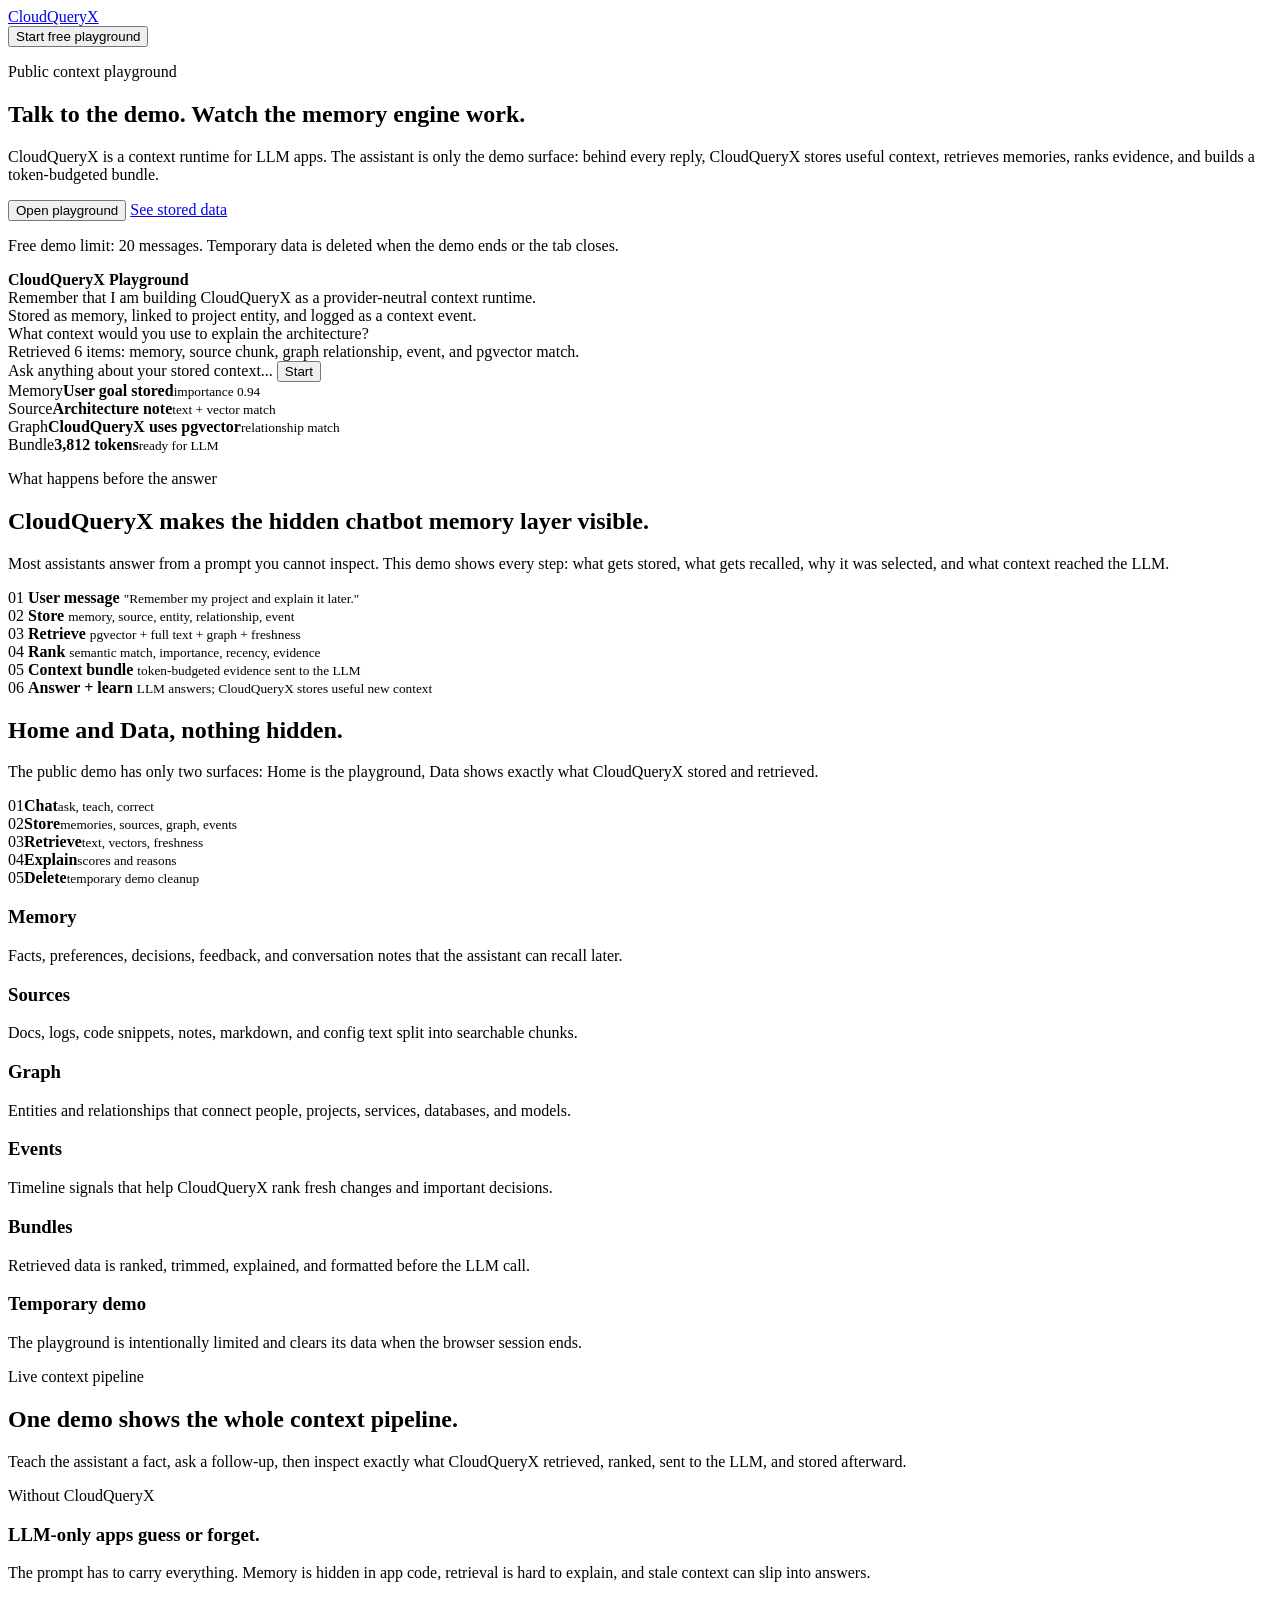
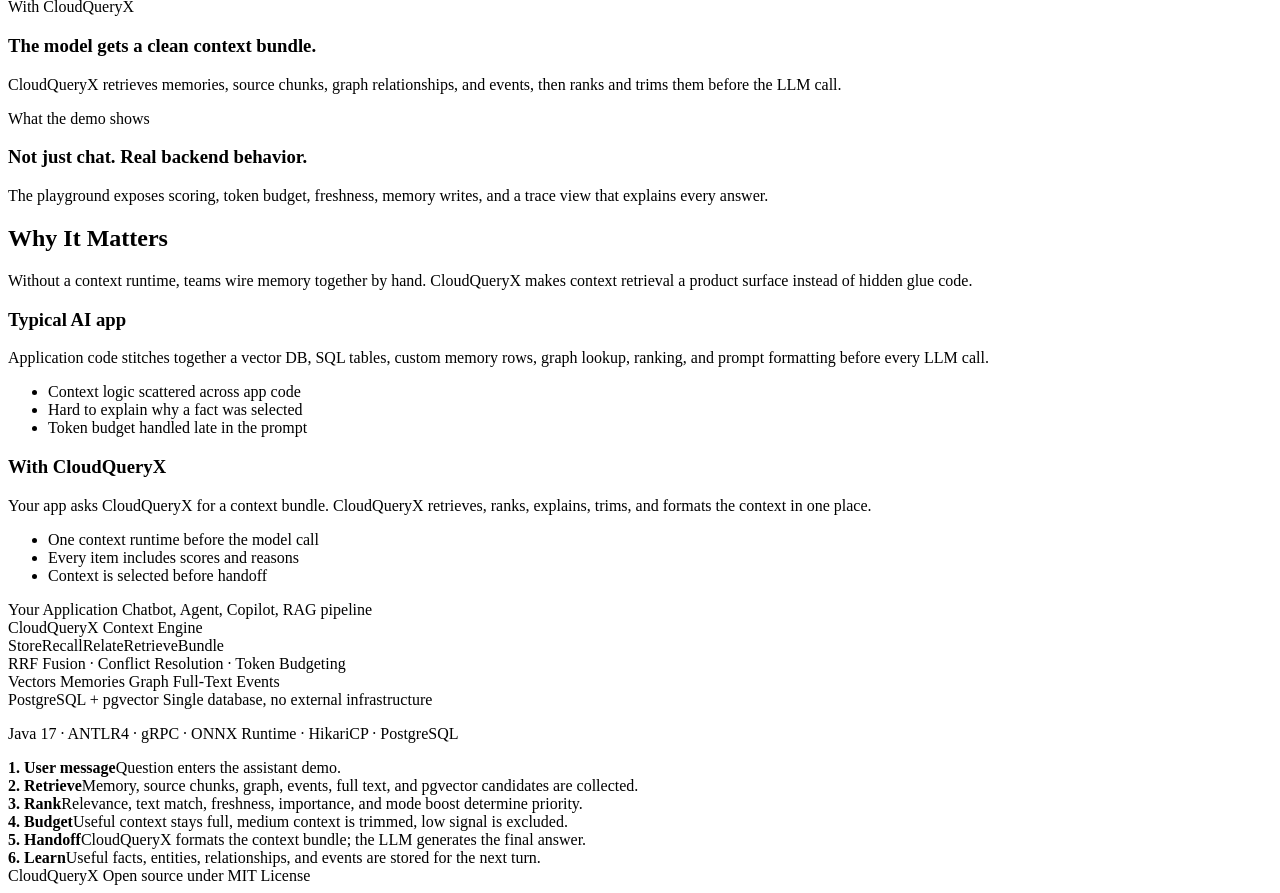
==== src/main/resources/static/index.html @ 26bfbdb0 "Remove recruiter wording from home page" ====
<!DOCTYPE html>
<html lang="en">
<head>
<meta charset="UTF-8">
<meta name="viewport" content="width=device-width, initial-scale=1.0">
<title>CloudQueryX</title>
<link rel="preconnect" href="https://fonts.googleapis.com">
<link rel="preconnect" href="https://fonts.gstatic.com" crossorigin>
<link href="https://fonts.googleapis.com/css2?family=Inter:wght@400;500;600;700&display=swap" rel="stylesheet">
<link rel="stylesheet" href="/style.css">
</head>
<body>

<div id="landing-view">
  <nav class="landing-nav">
    <div class="nav-container">
      <a href="/" class="logo-mark">CloudQueryX</a>
      <div class="nav-actions">
        <button class="btn-primary-sm" onclick="startDemo()">Start free playground</button>
      </div>
    </div>
  </nav>

  <section class="playground-hero" id="playground-preview">
    <div class="playground-copy">
      <p class="hero-tag">Public context playground</p>
      <h1>Talk to the demo. Watch the memory engine work.</h1>
      <p class="hero-desc">CloudQueryX is a context runtime for LLM apps. The assistant is only the demo surface: behind every reply, CloudQueryX stores useful context, retrieves memories, ranks evidence, and builds a token-budgeted bundle.</p>
      <div class="hero-actions">
        <button class="btn-primary" onclick="startDemo()">Open playground</button>
        <a class="btn-outline" href="#data-preview">See stored data</a>
      </div>
      <p class="hero-note">Free demo limit: 20 messages. Temporary data is deleted when the demo ends or the tab closes.</p>
    </div>

    <div class="playground-shell" aria-label="CloudQueryX playground preview">
      <div class="playground-window">
        <div class="window-top">
          <span></span><span></span><span></span>
          <strong>CloudQueryX Playground</strong>
        </div>
        <div class="preview-chat">
          <div class="preview-message user">Remember that I am building CloudQueryX as a provider-neutral context runtime.</div>
          <div class="preview-message assistant">
            Stored as memory, linked to project entity, and logged as a context event.
          </div>
          <div class="preview-message user">What context would you use to explain the architecture?</div>
          <div class="preview-message assistant">
            Retrieved 6 items: memory, source chunk, graph relationship, event, and pgvector match.
          </div>
        </div>
        <div class="preview-composer">
          <span>Ask anything about your stored context...</span>
          <button onclick="startDemo()">Start</button>
        </div>
      </div>
      <div class="context-rail">
        <div class="rail-card active"><span>Memory</span><strong>User goal stored</strong><small>importance 0.94</small></div>
        <div class="rail-card"><span>Source</span><strong>Architecture note</strong><small>text + vector match</small></div>
        <div class="rail-card"><span>Graph</span><strong>CloudQueryX uses pgvector</strong><small>relationship match</small></div>
        <div class="rail-card"><span>Bundle</span><strong>3,812 tokens</strong><small>ready for LLM</small></div>
      </div>
    </div>
  </section>

  <section class="ai-flow-section">
    <div class="section-inner">
      <div class="flow-heading">
        <p class="hero-tag light">What happens before the answer</p>
        <h2>CloudQueryX makes the hidden chatbot memory layer visible.</h2>
        <p class="section-lede">Most assistants answer from a prompt you cannot inspect. This demo shows every step: what gets stored, what gets recalled, why it was selected, and what context reached the LLM.</p>
      </div>
      <div class="ai-flow-board" aria-label="CloudQueryX assistant memory flow">
        <div class="flow-node input">
          <span>01</span>
          <strong>User message</strong>
          <small>"Remember my project and explain it later."</small>
        </div>
        <div class="flow-link"></div>
        <div class="flow-node store">
          <span>02</span>
          <strong>Store</strong>
          <small>memory, source, entity, relationship, event</small>
        </div>
        <div class="flow-link"></div>
        <div class="flow-node retrieve">
          <span>03</span>
          <strong>Retrieve</strong>
          <small>pgvector + full text + graph + freshness</small>
        </div>
        <div class="flow-link"></div>
        <div class="flow-node rank">
          <span>04</span>
          <strong>Rank</strong>
          <small>semantic match, importance, recency, evidence</small>
        </div>
        <div class="flow-link"></div>
        <div class="flow-node bundle">
          <span>05</span>
          <strong>Context bundle</strong>
          <small>token-budgeted evidence sent to the LLM</small>
        </div>
        <div class="flow-link"></div>
        <div class="flow-node answer">
          <span>06</span>
          <strong>Answer + learn</strong>
          <small>LLM answers; CloudQueryX stores useful new context</small>
        </div>
      </div>
    </div>
  </section>

  <section class="capabilities" id="data-preview">
    <div class="section-inner">
      <h2>Home and Data, nothing hidden.</h2>
      <p class="section-lede">The public demo has only two surfaces: Home is the playground, Data shows exactly what CloudQueryX stored and retrieved.</p>
      <div class="pipeline-strip">
        <div><span>01</span><strong>Chat</strong><small>ask, teach, correct</small></div>
        <div><span>02</span><strong>Store</strong><small>memories, sources, graph, events</small></div>
        <div><span>03</span><strong>Retrieve</strong><small>text, vectors, freshness</small></div>
        <div><span>04</span><strong>Explain</strong><small>scores and reasons</small></div>
        <div><span>05</span><strong>Delete</strong><small>temporary demo cleanup</small></div>
      </div>
      <div class="cap-grid">
        <div class="cap-item">
          <h3>Memory</h3>
          <p>Facts, preferences, decisions, feedback, and conversation notes that the assistant can recall later.</p>
        </div>
        <div class="cap-item">
          <h3>Sources</h3>
          <p>Docs, logs, code snippets, notes, markdown, and config text split into searchable chunks.</p>
        </div>
        <div class="cap-item">
          <h3>Graph</h3>
          <p>Entities and relationships that connect people, projects, services, databases, and models.</p>
        </div>
        <div class="cap-item">
          <h3>Events</h3>
          <p>Timeline signals that help CloudQueryX rank fresh changes and important decisions.</p>
        </div>
        <div class="cap-item">
          <h3>Bundles</h3>
          <p>Retrieved data is ranked, trimmed, explained, and formatted before the LLM call.</p>
        </div>
        <div class="cap-item">
          <h3>Temporary demo</h3>
          <p>The playground is intentionally limited and clears its data when the browser session ends.</p>
        </div>
      </div>
    </div>
  </section>

  <section class="proof-section">
    <div class="section-inner">
      <div class="proof-header">
        <p class="hero-tag light">Live context pipeline</p>
        <h2>One demo shows the whole context pipeline.</h2>
        <p class="section-lede">Teach the assistant a fact, ask a follow-up, then inspect exactly what CloudQueryX retrieved, ranked, sent to the LLM, and stored afterward.</p>
      </div>
      <div class="proof-grid">
        <div class="proof-card">
          <span>Without CloudQueryX</span>
          <h3>LLM-only apps guess or forget.</h3>
          <p>The prompt has to carry everything. Memory is hidden in app code, retrieval is hard to explain, and stale context can slip into answers.</p>
        </div>
        <div class="proof-card strong">
          <span>With CloudQueryX</span>
          <h3>The model gets a clean context bundle.</h3>
          <p>CloudQueryX retrieves memories, source chunks, graph relationships, and events, then ranks and trims them before the LLM call.</p>
        </div>
        <div class="proof-card">
          <span>What the demo shows</span>
          <h3>Not just chat. Real backend behavior.</h3>
          <p>The playground exposes scoring, token budget, freshness, memory writes, and a trace view that explains every answer.</p>
        </div>
      </div>
    </div>
  </section>

  <section class="architecture-section" id="architecture">
    <div class="section-inner">
      <h2>Why It Matters</h2>
      <p class="section-lede">Without a context runtime, teams wire memory together by hand. CloudQueryX makes context retrieval a product surface instead of hidden glue code.</p>
      <div class="compare-grid">
        <div class="compare-column">
          <h3>Typical AI app</h3>
          <p>Application code stitches together a vector DB, SQL tables, custom memory rows, graph lookup, ranking, and prompt formatting before every LLM call.</p>
          <ul>
            <li>Context logic scattered across app code</li>
            <li>Hard to explain why a fact was selected</li>
            <li>Token budget handled late in the prompt</li>
          </ul>
        </div>
        <div class="compare-column strong">
          <h3>With CloudQueryX</h3>
          <p>Your app asks CloudQueryX for a context bundle. CloudQueryX retrieves, ranks, explains, trims, and formats the context in one place.</p>
          <ul>
            <li>One context runtime before the model call</li>
            <li>Every item includes scores and reasons</li>
            <li>Context is selected before handoff</li>
          </ul>
        </div>
      </div>
      <div class="arch-flow">
        <div class="arch-step">
          <span class="arch-label">Your Application</span>
          <span class="arch-sub">Chatbot, Agent, Copilot, RAG pipeline</span>
        </div>
        <div class="arch-connector"></div>
        <div class="arch-step highlight">
          <span class="arch-label">CloudQueryX Context Engine</span>
          <div class="arch-tags">
            <span>Store</span><span>Recall</span><span>Relate</span><span>Retrieve</span><span>Bundle</span>
          </div>
          <span class="arch-sub">RRF Fusion &middot; Conflict Resolution &middot; Token Budgeting</span>
        </div>
        <div class="arch-connector"></div>
        <div class="arch-signals">
          <span>Vectors</span>
          <span>Memories</span>
          <span>Graph</span>
          <span>Full-Text</span>
          <span>Events</span>
        </div>
        <div class="arch-connector"></div>
        <div class="arch-step">
          <span class="arch-label">PostgreSQL + pgvector</span>
          <span class="arch-sub">Single database, no external infrastructure</span>
        </div>
      </div>
      <div class="arch-stack">
        <p>Java 17 &middot; ANTLR4 &middot; gRPC &middot; ONNX Runtime &middot; HikariCP &middot; PostgreSQL</p>
      </div>
      <div class="runtime-layers">
        <div><strong>1. User message</strong><span>Question enters the assistant demo.</span></div>
        <div><strong>2. Retrieve</strong><span>Memory, source chunks, graph, events, full text, and pgvector candidates are collected.</span></div>
        <div><strong>3. Rank</strong><span>Relevance, text match, freshness, importance, and mode boost determine priority.</span></div>
        <div><strong>4. Budget</strong><span>Useful context stays full, medium context is trimmed, low signal is excluded.</span></div>
        <div><strong>5. Handoff</strong><span>CloudQueryX formats the context bundle; the LLM generates the final answer.</span></div>
        <div><strong>6. Learn</strong><span>Useful facts, entities, relationships, and events are stored for the next turn.</span></div>
      </div>
    </div>
  </section>

  <footer class="site-footer">
    <div class="section-inner footer-row">
      <span class="logo-mark">CloudQueryX</span>
      <span class="footer-text">Open source under MIT License</span>
    </div>
  </footer>
</div>

<!-- ═══════════════════════════════════════════════════════════════
     DASHBOARD
     ═══════════════════════════════════════════════════════════════ -->
<div id="app-view" style="display:none">
  <div class="app-layout">

    <!-- Mobile header -->
    <div class="mobile-header">
      <button class="hamburger" onclick="toggleSidebar()">
        <svg width="20" height="20" viewBox="0 0 20 20" fill="none" stroke="currentColor" stroke-width="1.8"><path d="M3 5h14M3 10h14M3 15h14"/></svg>
      </button>
      <span class="logo-mark">CloudQueryX</span>
    </div>
    <div class="sidebar-overlay" id="sidebar-overlay" onclick="toggleSidebar()"></div>

    <!-- Sidebar -->
    <aside class="sidebar" id="sidebar">
      <div class="sidebar-header">
        <a class="logo-mark" href="/" onclick="event.preventDefault(); backToLanding();">CloudQueryX</a>
        <span class="sidebar-db-name" id="sidebar-db-name"></span>
      </div>

      <nav class="sidebar-nav">
        <a class="sidebar-item active" data-section="playground">
          <svg viewBox="0 0 16 16" fill="none" stroke="currentColor" stroke-width="1.5"><path d="M4 12l3-3-3-3M8 12h4"/></svg>
          Home
        </a>

        <a class="sidebar-item" data-section="explorer">
          <svg viewBox="0 0 16 16" fill="none" stroke="currentColor" stroke-width="1.5"><path d="M2 4h12M2 8h12M2 12h12"/><circle cx="5" cy="4" r="0.5" fill="currentColor"/><circle cx="5" cy="8" r="0.5" fill="currentColor"/><circle cx="5" cy="12" r="0.5" fill="currentColor"/></svg>
          Data
        </a>
      </nav>

      <div class="sidebar-footer">
        <span class="sidebar-email" id="sidebar-email"></span>
        <div class="sidebar-footer-row">
          <span id="health-dot" class="health-indicator" title="Checking...">
            <span class="dot"></span>
            <span class="health-text">Checking</span>
          </span>
          <button class="btn-text-light" onclick="endDemoAndReturn()">End demo</button>
        </div>
      </div>
    </aside>

    <!-- Content area -->
    <main class="content-area">
      <!-- No-DB state -->
      <div id="no-db-view" class="section-page">
        <div class="empty-state">
          <h2>Preparing your context database</h2>
          <p>CloudQueryX creates an isolated context database for each user.</p>
        </div>
      </div>

      <!-- Main sections -->
      <div id="db-view" style="display:none">

        <!-- ── OVERVIEW ─────────────────────────────────────── -->
        <div id="section-overview" class="section active-section">
          <div class="section-page">
            <div class="section-header">
              <h2>Context Home</h2>
              <p>What CloudQueryX has stored for this account</p>
            </div>
            <div class="overview-explainer">
              <p><strong>Simple version:</strong> CloudQueryX is the memory and context layer for an AI app. The chat page is only a demo that shows how an LLM can use retrieved context before answering.</p>
            </div>
            <div id="getting-started" class="card getting-started-card" style="display:none">
              <div class="card-head">
                <h3>Getting Started</h3>
                <button class="gs-dismiss" onclick="dismissGettingStarted()" title="Dismiss">&times;</button>
              </div>
              <div class="gs-steps" id="gs-steps"></div>
            </div>
            <div class="stats-grid" id="overview-stats"></div>
            <div class="overview-grid">
              <div class="card">
                <h3>Quick Actions</h3>
                <div class="quick-actions">
                  <div class="quick-action" onclick="showSection('playground')">
                    <svg viewBox="0 0 16 16" fill="none" stroke="currentColor" stroke-width="1.5"><path d="M4 12l3-3-3-3M8 12h4"/></svg>
                    Open Assistant Demo
                  </div>
                  <div class="quick-action" onclick="showSection('explorer')">
                    <svg viewBox="0 0 16 16" fill="none" stroke="currentColor" stroke-width="1.5"><path d="M2 4h12M2 8h12M2 12h12"/></svg>
                    Review Stored Context
                  </div>
                </div>
              </div>
              <div class="card">
                <h3>Recent Activity</h3>
                <div class="activity-feed" id="activity-feed">
                  <p class="muted">No activity yet. Start by storing some context.</p>
                </div>
              </div>
            </div>
          </div>
        </div>

        <!-- ── PLAYGROUND ───────────────────────────────────── -->
        <div id="section-playground" class="section">
          <div class="chat-layout">
            <div class="chat-main">
              <div class="demo-topbar">
                <div>
                  <strong>Temporary public demo</strong>
                  <span>Your context is stored only for this browser session and deleted when you end the demo or close the tab.</span>
                </div>
                <div class="demo-meter">
                  <span id="demo-message-count">0 / 20 messages</span>
                  <button class="btn-sm" onclick="endDemoAndReturn()">End demo</button>
                </div>
              </div>
              <div id="chat-thread" class="chat-thread">
                <div class="chat-message assistant">
                  <div class="chat-avatar">CQX</div>
                  <div class="chat-bubble">
                    <strong>Assistant demo</strong>
                    <p>Chat normally. Before each reply, CloudQueryX retrieves stored context, builds a token-budgeted bundle, sends that bundle to the LLM, then stores useful new facts automatically.</p>
                  </div>
                </div>
              </div>
              <div class="chat-examples" id="chat-examples">
                <span class="chat-example-label">Try:</span>
                <button type="button" class="chip" onclick="fillScenario('identity')">Teach identity</button>
                <button type="button" class="chip" onclick="fillScenario('preference')">Save preference</button>
                <button type="button" class="chip" onclick="fillScenario('architecture')">Explain architecture</button>
                <button type="button" class="chip" onclick="fillScenario('debug')">Debug scenario</button>
                <button type="button" class="chip" onclick="fillScenario('evidence')">Show evidence</button>
              </div>
              <div class="chat-composer">
                <textarea id="chat-input" rows="2" placeholder="Ask something or store a fact..."></textarea>
                <button class="btn-primary" onclick="sendAssistantMessage()">Send</button>
              </div>
              <div id="chat-error" class="form-result"></div>
            </div>
            <div class="chat-side" id="chat-side">
              <button class="side-toggle" onclick="toggleChatSide()" title="Toggle context panel">
                <svg width="16" height="16" viewBox="0 0 16 16" fill="none" stroke="currentColor" stroke-width="1.5"><path d="M10 3v10M3 3h10v10H3z"/></svg>
              </button>
              <div class="side-panel" id="chat-side-panel">
                <div class="side-section">
                  <h4>Context picked for this answer</h4>
                  <p class="side-hint">What CloudQueryX retrieved from your stored data and sent to the LLM as background for this reply.</p>
                  <div id="chat-context-summary" class="side-body"><p class="muted">No context used yet.</p></div>
                </div>
                <div class="side-section">
                  <h4>Context quality</h4>
                  <p class="side-hint">A quick score for coverage, freshness, token efficiency, and noise risk.</p>
                  <div id="chat-quality-score" class="side-body"><p class="muted">Ask a question to score the context bundle.</p></div>
                </div>
                <div class="side-section">
                  <h4>Trace debugger</h4>
                  <p class="side-hint">The infrastructure steps behind the answer.</p>
                  <div id="chat-trace-debugger" class="side-body"><p class="muted">No trace yet.</p></div>
                </div>
                <div class="side-section">
                  <h4>Live memory flow</h4>
                  <p class="side-hint">A visual version of what happened before this answer.</p>
                  <div id="chat-flow-visual" class="side-body">
                    <div class="mini-flow idle">
                      <span>Message</span><span>Retrieve</span><span>Rank</span><span>Bundle</span><span>Answer</span><span>Store</span><span>Learn</span>
                    </div>
                  </div>
                </div>
                <div class="side-section">
                  <h4>Memory written after this turn</h4>
                  <p class="side-hint">New facts, entities, relationships, or events the model picked out of this conversation and saved automatically.</p>
                  <div id="chat-memory-suggestions" class="side-body"><p class="muted">Context will be stored automatically after each response.</p></div>
                </div>
                <div class="side-section">
                  <h4>Memory lifecycle</h4>
                  <p class="side-hint">How context moves through the system over time.</p>
                  <div class="lifecycle-list">
                    <span>Created</span><span>Retrieved</span><span>Reinforced</span><span>Corrected</span><span>Forgotten</span>
                  </div>
                </div>
              </div>
            </div>
          </div>
        </div>

        <!-- ── DATA EXPLORER ────────────────────────────────── -->
        <div id="section-explorer" class="section">
          <div class="section-page">
            <div class="section-header">
              <h2>Stored Context</h2>
              <p>Review what the assistant and APIs have saved</p>
            </div>
            <div class="subtab-bar" id="explorer-tabs">
              <button class="subtab active" data-subtab="memories">Memories</button>
              <button class="subtab" data-subtab="sources">Sources</button>
              <button class="subtab" data-subtab="entities">Entities</button>
              <button class="subtab" data-subtab="relationships">Relationships</button>
              <button class="subtab" data-subtab="events">Events</button>
              <button class="subtab" data-subtab="vectors">Vectors</button>
            </div>
            <div class="explorer-tab-desc" id="explorer-tab-desc"></div>

            <!-- Memories -->
            <div id="explorer-memories" class="explorer-panel active">
              <div class="data-table-toolbar">
                <input type="text" placeholder="Search memories..." id="memory-search" onkeyup="filterMemoryTable()">
                <select id="memory-type-filter" onchange="filterMemoryTable()">
                  <option value="">All Types</option>
                  <option value="FACT">Fact</option>
                  <option value="PREFERENCE">Preference</option>
                  <option value="DECISION">Decision</option>
                  <option value="CONVERSATION">Conversation</option>
                  <option value="FEEDBACK">Feedback</option>
                  <option value="WORKING">Working</option>
                  <option value="SEMANTIC">Semantic</option>
                  <option value="EPISODIC">Episodic</option>
                  <option value="PROCEDURAL">Procedural</option>
                </select>
                <span class="spacer"></span>
                <button class="btn-primary-sm" onclick="showAddMemoryModal()">+ Add Memory</button>
              </div>
              <div id="memory-table-container"></div>
            </div>

            <!-- Sources -->
            <div id="explorer-sources" class="explorer-panel">
              <div class="data-table-toolbar">
                <input type="text" placeholder="Search sources..." id="source-search">
                <span class="spacer"></span>
                <button class="btn-primary-sm" onclick="showAddSourceModal()">+ Add Source</button>
              </div>
              <div id="source-table-container"></div>
            </div>

            <!-- Entities -->
            <div id="explorer-entities" class="explorer-panel">
              <div class="data-table-toolbar">
                <input type="text" placeholder="Search entities..." id="entity-search">
                <span class="spacer"></span>
                <button class="btn-primary-sm" onclick="showAddEntityModal()">+ Add Entity</button>
              </div>
              <div id="entity-table-container"></div>
            </div>

            <!-- Relationships -->
            <div id="explorer-relationships" class="explorer-panel">
              <div class="data-table-toolbar">
                <input type="text" placeholder="Search relationships..." id="rel-search">
                <span class="spacer"></span>
                <button class="btn-primary-sm" onclick="showAddRelationshipModal()">+ Add Relationship</button>
              </div>
              <div id="relationship-table-container"></div>
            </div>

            <!-- Events -->
            <div id="explorer-events" class="explorer-panel">
              <div class="data-table-toolbar">
                <input type="text" placeholder="Search events..." id="event-search">
                <span class="spacer"></span>
                <button class="btn-primary-sm" onclick="showAddEventModal()">+ Log Event</button>
              </div>
              <div id="event-table-container"></div>
            </div>

            <!-- Vectors -->
            <div id="explorer-vectors" class="explorer-panel">
              <div class="card" style="max-width:560px">
                <h3>Vector Search</h3>
                <p class="muted" style="margin-bottom:12px">Vectors are accessed via semantic search. Enter a query to find similar vectors.</p>
                <label>Search Query</label>
                <textarea id="vector-search-query" rows="2" placeholder="Enter a text query..."></textarea>
                <div class="form-row">
                  <div>
                    <label>Top K</label>
                    <input type="number" id="vector-topk" min="1" max="50" value="10">
                  </div>
                  <div>
                    <label>Namespace</label>
                    <input type="text" id="vector-namespace" value="default">
                  </div>
                </div>
                <button class="btn-primary full" onclick="searchVectors()">Search Vectors</button>
              </div>
              <div id="vector-results" style="margin-top:16px"></div>
            </div>
          </div>
        </div>

        <!-- ── KNOWLEDGE GRAPH ──────────────────────────────── -->
        <div id="section-graph" class="section">
          <div class="section-page">
            <div class="section-header-row">
              <div>
                <h2>Context Graph</h2>
                <p class="muted">People, projects, services, and relationships CloudQueryX can retrieve</p>
              </div>
              <div class="graph-toolbar">
                <button class="btn-primary-sm" onclick="showAddEntityModal()">+ Entity</button>
                <button class="btn-sm" onclick="showAddRelationshipModal()">+ Relationship</button>
                <button class="btn-sm" onclick="loadGraphData()">Refresh</button>
              </div>
            </div>
            <div class="graph-legend" id="graph-legend"></div>
            <div class="graph-wrapper">
              <div class="graph-container">
                <canvas id="graph-canvas" width="900" height="500"></canvas>
              </div>
              <div class="graph-detail-panel" id="graph-detail">
                <button class="graph-detail-close" onclick="closeGraphDetail()">&times;</button>
                <div id="graph-detail-content"></div>
              </div>
            </div>
          </div>
        </div>

      </div><!-- /db-view -->
    </main>
  </div><!-- /app-layout -->
</div>

<!-- ═══════════════════════════════════════════════════════════════
     ACTION MODAL (reusable)
     ═══════════════════════════════════════════════════════════════ -->
<div id="action-modal" class="modal-overlay" style="display:none">
  <div class="modal-card" id="action-modal-content"></div>
</div>

<!-- Toast container -->
<div id="toast-container" class="toast-container"></div>

<script src="/app.js"></script>
</body>
</html>
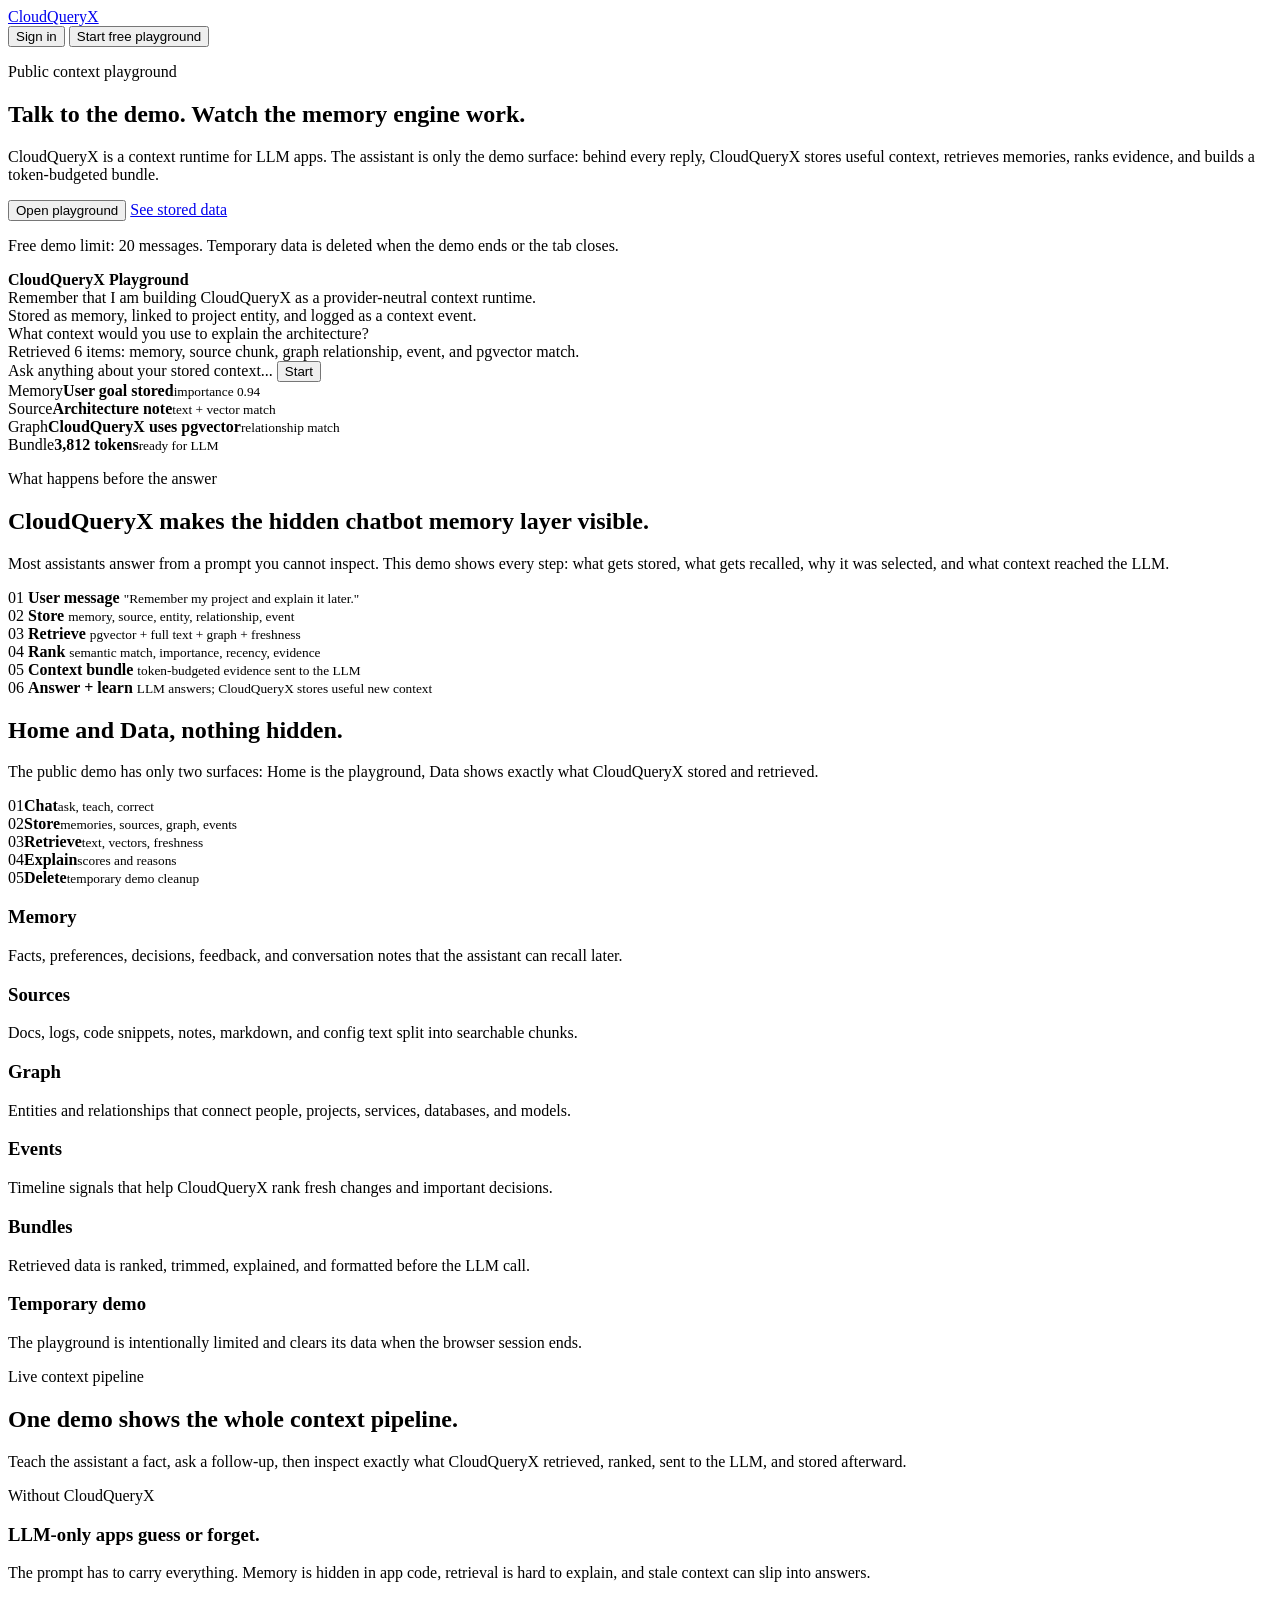
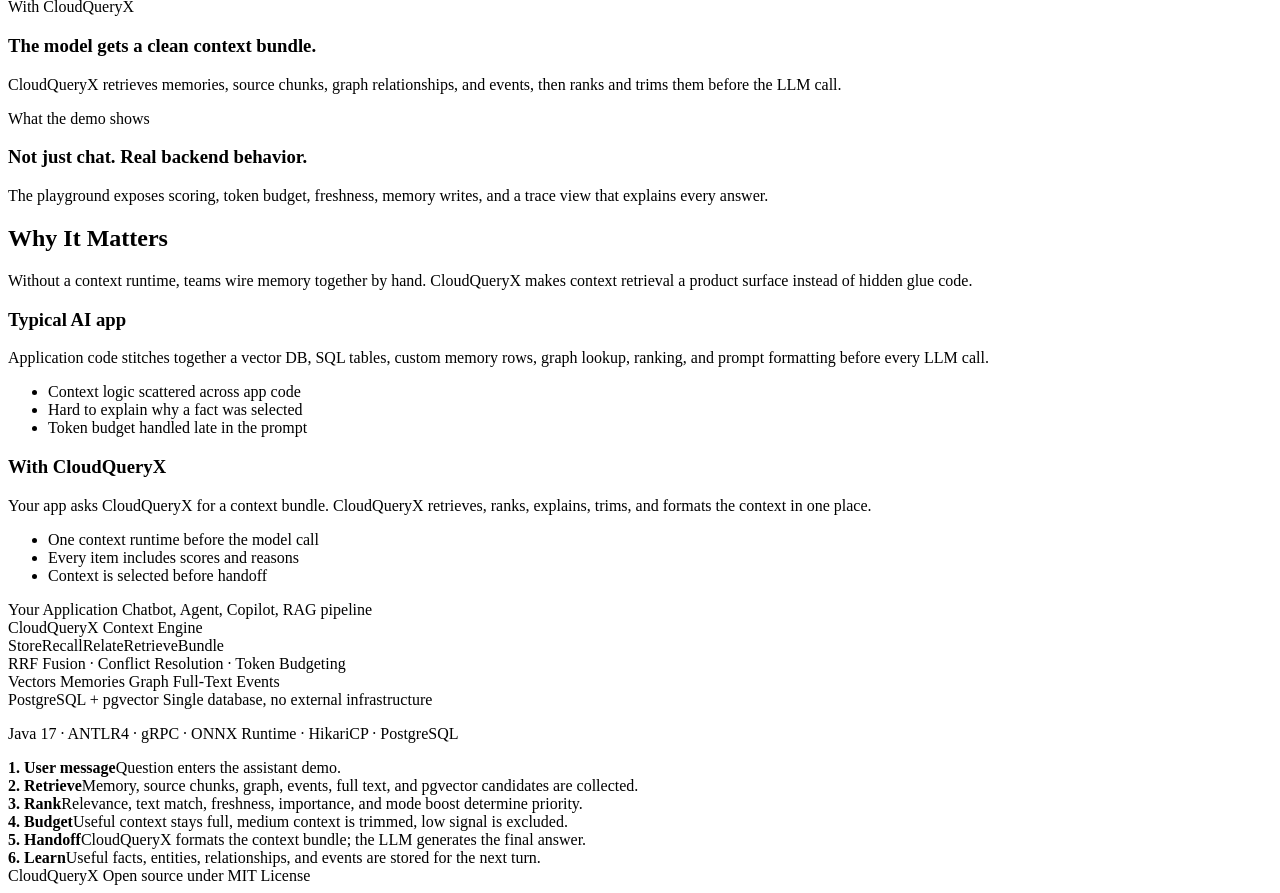
==== commit a956d11b: "Add cloud coding assistant foundation" ====
--- a/src/main/resources/static/index.html
+++ b/src/main/resources/static/index.html
@@ -16,6 +16,7 @@
     <div class="nav-container">
       <a href="/" class="logo-mark">CloudQueryX</a>
       <div class="nav-actions">
+        <button class="btn-text" onclick="showAuth('login')">Sign in</button>
         <button class="btn-primary-sm" onclick="startDemo()">Start free playground</button>
       </div>
     </div>
@@ -278,6 +279,11 @@
           Home
         </a>
 
+        <a class="sidebar-item" data-section="code">
+          <svg viewBox="0 0 16 16" fill="none" stroke="currentColor" stroke-width="1.5"><path d="M5.5 4L2 8l3.5 4M10.5 4L14 8l-3.5 4"/></svg>
+          Code
+        </a>
+
         <a class="sidebar-item" data-section="explorer">
           <svg viewBox="0 0 16 16" fill="none" stroke="currentColor" stroke-width="1.5"><path d="M2 4h12M2 8h12M2 12h12"/><circle cx="5" cy="4" r="0.5" fill="currentColor"/><circle cx="5" cy="8" r="0.5" fill="currentColor"/><circle cx="5" cy="12" r="0.5" fill="currentColor"/></svg>
           Data
@@ -429,6 +435,51 @@
                     <span>Created</span><span>Retrieved</span><span>Reinforced</span><span>Corrected</span><span>Forgotten</span>
                   </div>
                 </div>
+              </div>
+            </div>
+          </div>
+        </div>
+
+        <!-- ── CODE WORKSPACE ───────────────────────────────── -->
+        <div id="section-code" class="section">
+          <div class="section-page code-page">
+            <div class="section-header-row">
+              <div>
+                <h2>Cloud Coding Assistant</h2>
+                <p>Upload project files, let CloudQueryX index the code, then ask coding questions with visible context.</p>
+              </div>
+              <button class="btn-sm" onclick="showToast('GitHub connect, commit, and push are the next production slice.', 'info')">GitHub coming next</button>
+            </div>
+
+            <div class="code-workspace">
+              <div class="code-panel">
+                <h3>Project</h3>
+                <p class="muted">Create a cloud project. Files are stored in S3 when configured and indexed as CloudQueryX sources.</p>
+                <label>Project name</label>
+                <input type="text" id="code-project-name" placeholder="cloudqueryx-web">
+                <label>Description</label>
+                <input type="text" id="code-project-desc" placeholder="What this codebase does">
+                <button class="btn-primary full" onclick="createCodeProject()">Create project</button>
+                <div id="code-project-list" class="code-list muted">No project loaded yet.</div>
+              </div>
+
+              <div class="code-panel code-file-panel">
+                <h3>Files</h3>
+                <p class="muted">Paste a file for the MVP. Bulk folder upload and GitHub import come next.</p>
+                <label>File path</label>
+                <input type="text" id="code-file-path" placeholder="src/main/java/App.java">
+                <label>Content</label>
+                <textarea id="code-file-content" rows="12" placeholder="Paste code, config, logs, or docs..."></textarea>
+                <button class="btn-primary full" onclick="saveCodeFile()">Save and index file</button>
+                <div id="code-file-list" class="code-list muted">No files indexed yet.</div>
+              </div>
+
+              <div class="code-panel code-assistant-panel">
+                <h3>Ask the coding assistant</h3>
+                <p class="muted">CloudQueryX retrieves relevant files/chunks first, then the LLM explains the plan, risks, and verification.</p>
+                <textarea id="code-task" rows="5" placeholder="Example: Find why login fails after deployment and explain which files matter."></textarea>
+                <button class="btn-primary full" onclick="askCodeAssistant()">Ask with code context</button>
+                <div id="code-answer" class="code-answer muted">Upload files, then ask a coding question.</div>
               </div>
             </div>
           </div>
@@ -576,6 +627,34 @@
   <div class="modal-card" id="action-modal-content"></div>
 </div>
 
+<div id="auth-modal" class="modal-overlay" style="display:none">
+  <div class="modal-card auth-card">
+    <button class="modal-close" onclick="closeAuth()">&times;</button>
+    <h2 id="auth-title">Log in to CloudQueryX</h2>
+    <p id="auth-subtitle" class="muted">Access your cloud coding workspace</p>
+    <div class="auth-tabs">
+      <button id="tab-login" class="auth-tab active" onclick="switchAuthTab('login')">Login</button>
+      <button id="tab-signup" class="auth-tab" onclick="switchAuthTab('signup')">Create account</button>
+    </div>
+    <form id="login-form" onsubmit="handleLogin(event)">
+      <label>Email</label>
+      <input type="email" id="login-email" autocomplete="email" required>
+      <label>Password</label>
+      <input type="password" id="login-password" autocomplete="current-password" required>
+      <button class="btn-primary full" data-auth-button="login">Login</button>
+      <div id="login-message" class="form-result"></div>
+    </form>
+    <form id="signup-form" onsubmit="handleSignup(event)" style="display:none">
+      <label>Email</label>
+      <input type="email" id="signup-email" autocomplete="email" required>
+      <label>Password</label>
+      <input type="password" id="signup-password" autocomplete="new-password" required minlength="8">
+      <button class="btn-primary full" data-auth-button="signup">Create account</button>
+      <div id="signup-message" class="form-result"></div>
+    </form>
+  </div>
+</div>
+
 <!-- Toast container -->
 <div id="toast-container" class="toast-container"></div>
 
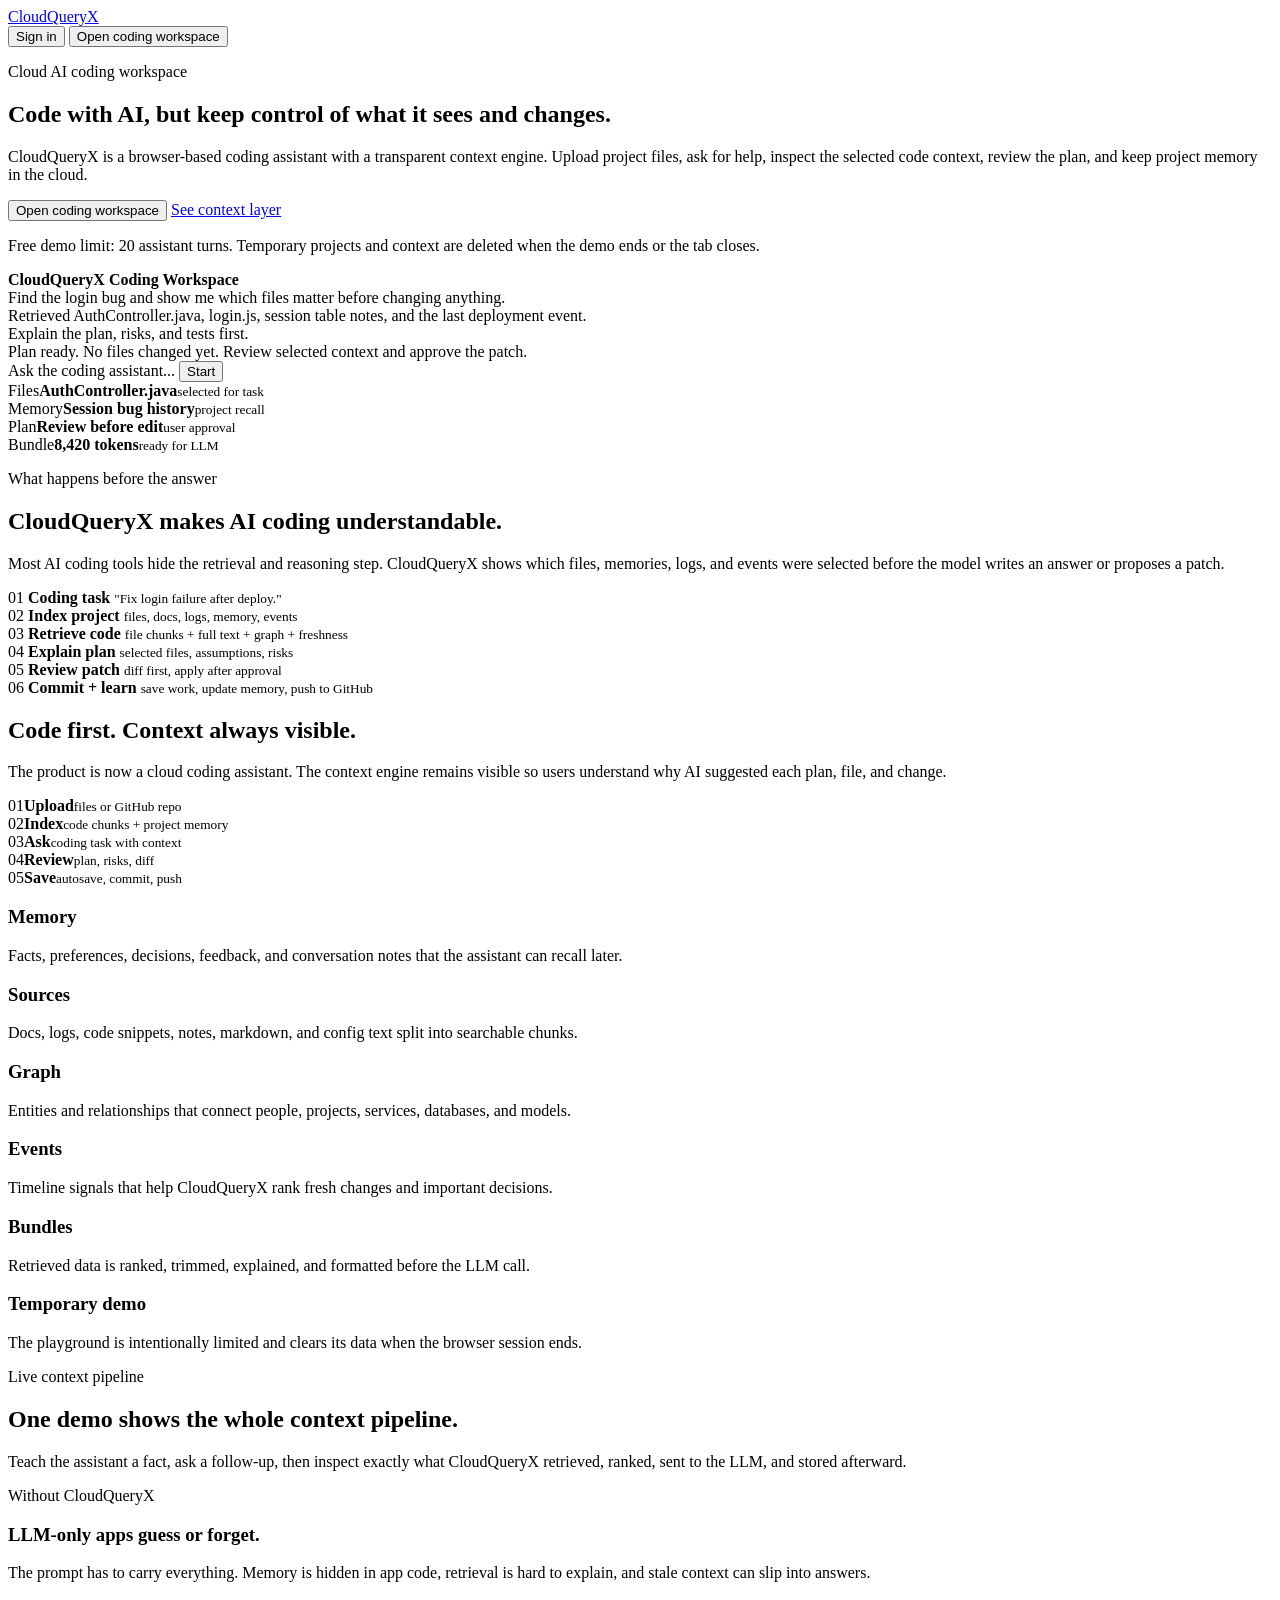
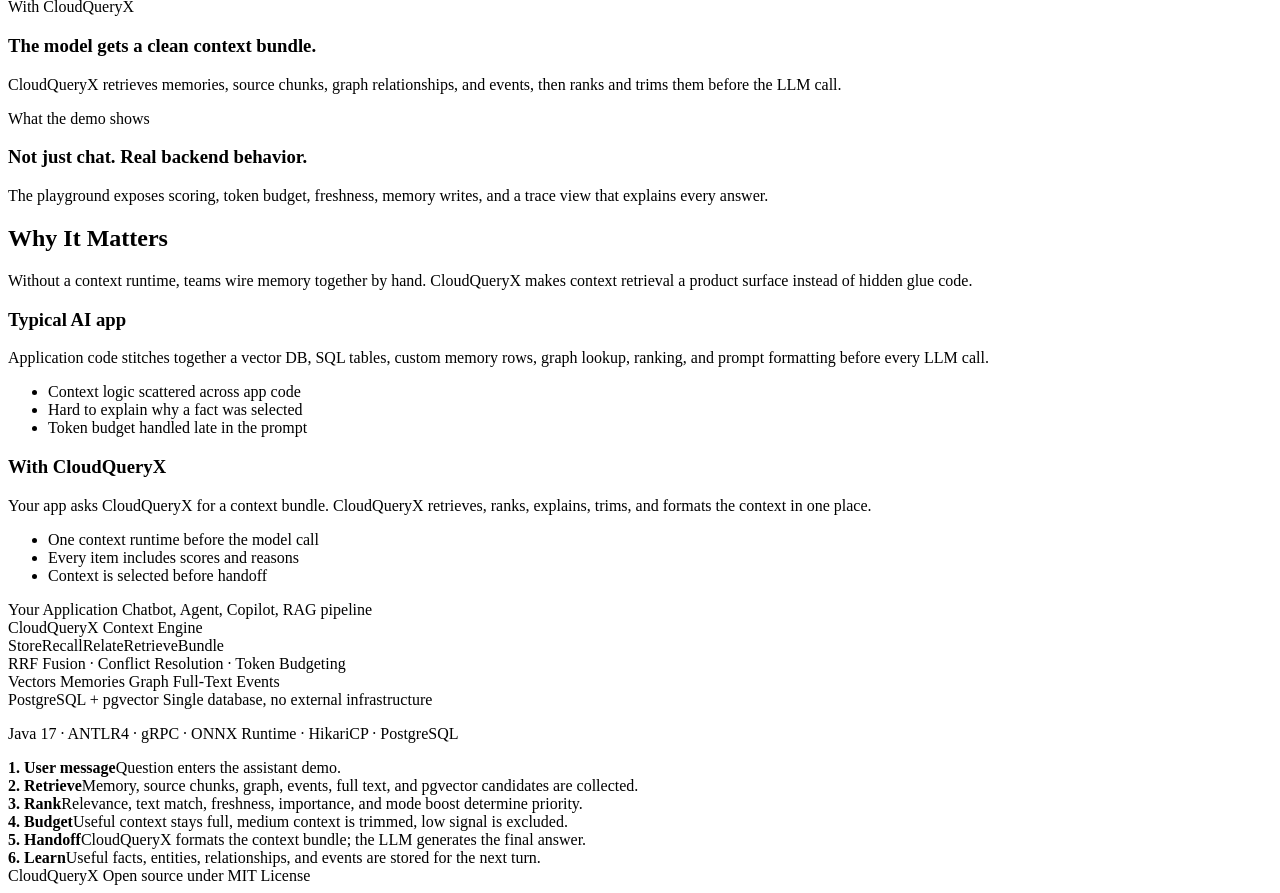
==== commit 64f9ea00: "Position CloudQueryX as coding assistant" ====
--- a/src/main/resources/static/index.html
+++ b/src/main/resources/static/index.html
@@ -17,49 +17,49 @@
       <a href="/" class="logo-mark">CloudQueryX</a>
       <div class="nav-actions">
         <button class="btn-text" onclick="showAuth('login')">Sign in</button>
-        <button class="btn-primary-sm" onclick="startDemo()">Start free playground</button>
+        <button class="btn-primary-sm" onclick="startDemo()">Open coding workspace</button>
       </div>
     </div>
   </nav>
 
   <section class="playground-hero" id="playground-preview">
     <div class="playground-copy">
-      <p class="hero-tag">Public context playground</p>
-      <h1>Talk to the demo. Watch the memory engine work.</h1>
-      <p class="hero-desc">CloudQueryX is a context runtime for LLM apps. The assistant is only the demo surface: behind every reply, CloudQueryX stores useful context, retrieves memories, ranks evidence, and builds a token-budgeted bundle.</p>
+      <p class="hero-tag">Cloud AI coding workspace</p>
+      <h1>Code with AI, but keep control of what it sees and changes.</h1>
+      <p class="hero-desc">CloudQueryX is a browser-based coding assistant with a transparent context engine. Upload project files, ask for help, inspect the selected code context, review the plan, and keep project memory in the cloud.</p>
       <div class="hero-actions">
-        <button class="btn-primary" onclick="startDemo()">Open playground</button>
-        <a class="btn-outline" href="#data-preview">See stored data</a>
-      </div>
-      <p class="hero-note">Free demo limit: 20 messages. Temporary data is deleted when the demo ends or the tab closes.</p>
+        <button class="btn-primary" onclick="startDemo()">Open coding workspace</button>
+        <a class="btn-outline" href="#data-preview">See context layer</a>
+      </div>
+      <p class="hero-note">Free demo limit: 20 assistant turns. Temporary projects and context are deleted when the demo ends or the tab closes.</p>
     </div>
 
     <div class="playground-shell" aria-label="CloudQueryX playground preview">
       <div class="playground-window">
         <div class="window-top">
           <span></span><span></span><span></span>
-          <strong>CloudQueryX Playground</strong>
+          <strong>CloudQueryX Coding Workspace</strong>
         </div>
         <div class="preview-chat">
-          <div class="preview-message user">Remember that I am building CloudQueryX as a provider-neutral context runtime.</div>
+          <div class="preview-message user">Find the login bug and show me which files matter before changing anything.</div>
           <div class="preview-message assistant">
-            Stored as memory, linked to project entity, and logged as a context event.
+            Retrieved AuthController.java, login.js, session table notes, and the last deployment event.
           </div>
-          <div class="preview-message user">What context would you use to explain the architecture?</div>
+          <div class="preview-message user">Explain the plan, risks, and tests first.</div>
           <div class="preview-message assistant">
-            Retrieved 6 items: memory, source chunk, graph relationship, event, and pgvector match.
+            Plan ready. No files changed yet. Review selected context and approve the patch.
           </div>
         </div>
         <div class="preview-composer">
-          <span>Ask anything about your stored context...</span>
+          <span>Ask the coding assistant...</span>
           <button onclick="startDemo()">Start</button>
         </div>
       </div>
       <div class="context-rail">
-        <div class="rail-card active"><span>Memory</span><strong>User goal stored</strong><small>importance 0.94</small></div>
-        <div class="rail-card"><span>Source</span><strong>Architecture note</strong><small>text + vector match</small></div>
-        <div class="rail-card"><span>Graph</span><strong>CloudQueryX uses pgvector</strong><small>relationship match</small></div>
-        <div class="rail-card"><span>Bundle</span><strong>3,812 tokens</strong><small>ready for LLM</small></div>
+        <div class="rail-card active"><span>Files</span><strong>AuthController.java</strong><small>selected for task</small></div>
+        <div class="rail-card"><span>Memory</span><strong>Session bug history</strong><small>project recall</small></div>
+        <div class="rail-card"><span>Plan</span><strong>Review before edit</strong><small>user approval</small></div>
+        <div class="rail-card"><span>Bundle</span><strong>8,420 tokens</strong><small>ready for LLM</small></div>
       </div>
     </div>
   </section>
@@ -68,44 +68,44 @@
     <div class="section-inner">
       <div class="flow-heading">
         <p class="hero-tag light">What happens before the answer</p>
-        <h2>CloudQueryX makes the hidden chatbot memory layer visible.</h2>
-        <p class="section-lede">Most assistants answer from a prompt you cannot inspect. This demo shows every step: what gets stored, what gets recalled, why it was selected, and what context reached the LLM.</p>
+        <h2>CloudQueryX makes AI coding understandable.</h2>
+        <p class="section-lede">Most AI coding tools hide the retrieval and reasoning step. CloudQueryX shows which files, memories, logs, and events were selected before the model writes an answer or proposes a patch.</p>
       </div>
       <div class="ai-flow-board" aria-label="CloudQueryX assistant memory flow">
         <div class="flow-node input">
           <span>01</span>
-          <strong>User message</strong>
-          <small>"Remember my project and explain it later."</small>
+          <strong>Coding task</strong>
+          <small>"Fix login failure after deploy."</small>
         </div>
         <div class="flow-link"></div>
         <div class="flow-node store">
           <span>02</span>
-          <strong>Store</strong>
-          <small>memory, source, entity, relationship, event</small>
+          <strong>Index project</strong>
+          <small>files, docs, logs, memory, events</small>
         </div>
         <div class="flow-link"></div>
         <div class="flow-node retrieve">
           <span>03</span>
-          <strong>Retrieve</strong>
-          <small>pgvector + full text + graph + freshness</small>
+          <strong>Retrieve code</strong>
+          <small>file chunks + full text + graph + freshness</small>
         </div>
         <div class="flow-link"></div>
         <div class="flow-node rank">
           <span>04</span>
-          <strong>Rank</strong>
-          <small>semantic match, importance, recency, evidence</small>
+          <strong>Explain plan</strong>
+          <small>selected files, assumptions, risks</small>
         </div>
         <div class="flow-link"></div>
         <div class="flow-node bundle">
           <span>05</span>
-          <strong>Context bundle</strong>
-          <small>token-budgeted evidence sent to the LLM</small>
+          <strong>Review patch</strong>
+          <small>diff first, apply after approval</small>
         </div>
         <div class="flow-link"></div>
         <div class="flow-node answer">
           <span>06</span>
-          <strong>Answer + learn</strong>
-          <small>LLM answers; CloudQueryX stores useful new context</small>
+          <strong>Commit + learn</strong>
+          <small>save work, update memory, push to GitHub</small>
         </div>
       </div>
     </div>
@@ -113,14 +113,14 @@
 
   <section class="capabilities" id="data-preview">
     <div class="section-inner">
-      <h2>Home and Data, nothing hidden.</h2>
-      <p class="section-lede">The public demo has only two surfaces: Home is the playground, Data shows exactly what CloudQueryX stored and retrieved.</p>
+      <h2>Code first. Context always visible.</h2>
+      <p class="section-lede">The product is now a cloud coding assistant. The context engine remains visible so users understand why AI suggested each plan, file, and change.</p>
       <div class="pipeline-strip">
-        <div><span>01</span><strong>Chat</strong><small>ask, teach, correct</small></div>
-        <div><span>02</span><strong>Store</strong><small>memories, sources, graph, events</small></div>
-        <div><span>03</span><strong>Retrieve</strong><small>text, vectors, freshness</small></div>
-        <div><span>04</span><strong>Explain</strong><small>scores and reasons</small></div>
-        <div><span>05</span><strong>Delete</strong><small>temporary demo cleanup</small></div>
+        <div><span>01</span><strong>Upload</strong><small>files or GitHub repo</small></div>
+        <div><span>02</span><strong>Index</strong><small>code chunks + project memory</small></div>
+        <div><span>03</span><strong>Ask</strong><small>coding task with context</small></div>
+        <div><span>04</span><strong>Review</strong><small>plan, risks, diff</small></div>
+        <div><span>05</span><strong>Save</strong><small>autosave, commit, push</small></div>
       </div>
       <div class="cap-grid">
         <div class="cap-item">
@@ -274,14 +274,14 @@
       </div>
 
       <nav class="sidebar-nav">
-        <a class="sidebar-item active" data-section="playground">
+        <a class="sidebar-item active" data-section="code">
+          <svg viewBox="0 0 16 16" fill="none" stroke="currentColor" stroke-width="1.5"><path d="M5.5 4L2 8l3.5 4M10.5 4L14 8l-3.5 4"/></svg>
+          Workspace
+        </a>
+
+        <a class="sidebar-item" data-section="playground">
           <svg viewBox="0 0 16 16" fill="none" stroke="currentColor" stroke-width="1.5"><path d="M4 12l3-3-3-3M8 12h4"/></svg>
-          Home
-        </a>
-
-        <a class="sidebar-item" data-section="code">
-          <svg viewBox="0 0 16 16" fill="none" stroke="currentColor" stroke-width="1.5"><path d="M5.5 4L2 8l3.5 4M10.5 4L14 8l-3.5 4"/></svg>
-          Code
+          Chat
         </a>
 
         <a class="sidebar-item" data-section="explorer">
@@ -319,11 +319,11 @@
         <div id="section-overview" class="section active-section">
           <div class="section-page">
             <div class="section-header">
-              <h2>Context Home</h2>
-              <p>What CloudQueryX has stored for this account</p>
+              <h2>Workspace Overview</h2>
+              <p>Cloud projects, selected context, and saved coding memory</p>
             </div>
             <div class="overview-explainer">
-              <p><strong>Simple version:</strong> CloudQueryX is the memory and context layer for an AI app. The chat page is only a demo that shows how an LLM can use retrieved context before answering.</p>
+              <p><strong>Simple version:</strong> CloudQueryX is a cloud coding assistant with a visible context engine. The assistant can use project files, source chunks, graph data, events, and long-term memory before it explains or changes code.</p>
             </div>
             <div id="getting-started" class="card getting-started-card" style="display:none">
               <div class="card-head">
@@ -339,11 +339,11 @@
                 <div class="quick-actions">
                   <div class="quick-action" onclick="showSection('playground')">
                     <svg viewBox="0 0 16 16" fill="none" stroke="currentColor" stroke-width="1.5"><path d="M4 12l3-3-3-3M8 12h4"/></svg>
-                    Open Assistant Demo
+                    Open Context Chat
                   </div>
                   <div class="quick-action" onclick="showSection('explorer')">
                     <svg viewBox="0 0 16 16" fill="none" stroke="currentColor" stroke-width="1.5"><path d="M2 4h12M2 8h12M2 12h12"/></svg>
-                    Review Stored Context
+                    Review Coding Context
                   </div>
                 </div>
               </div>
@@ -363,8 +363,8 @@
             <div class="chat-main">
               <div class="demo-topbar">
                 <div>
-                  <strong>Temporary public demo</strong>
-                  <span>Your context is stored only for this browser session and deleted when you end the demo or close the tab.</span>
+                  <strong>Context chat</strong>
+                  <span>Use this to see how the coding assistant stores facts, retrieves context, and explains what it used.</span>
                 </div>
                 <div class="demo-meter">
                   <span id="demo-message-count">0 / 20 messages</span>
@@ -375,8 +375,8 @@
                 <div class="chat-message assistant">
                   <div class="chat-avatar">CQX</div>
                   <div class="chat-bubble">
-                    <strong>Assistant demo</strong>
-                    <p>Chat normally. Before each reply, CloudQueryX retrieves stored context, builds a token-budgeted bundle, sends that bundle to the LLM, then stores useful new facts automatically.</p>
+                    <strong>Context assistant</strong>
+                    <p>Ask naturally. Before each reply, CloudQueryX retrieves saved project context, builds a token-budgeted bundle, sends that bundle to the LLM, then stores useful new facts automatically.</p>
                   </div>
                 </div>
               </div>
@@ -389,7 +389,7 @@
                 <button type="button" class="chip" onclick="fillScenario('evidence')">Show evidence</button>
               </div>
               <div class="chat-composer">
-                <textarea id="chat-input" rows="2" placeholder="Ask something or store a fact..."></textarea>
+                <textarea id="chat-input" rows="2" placeholder="Ask about your project context or store a fact..."></textarea>
                 <button class="btn-primary" onclick="sendAssistantMessage()">Send</button>
               </div>
               <div id="chat-error" class="form-result"></div>
@@ -446,15 +446,34 @@
             <div class="section-header-row">
               <div>
                 <h2>Cloud Coding Assistant</h2>
-                <p>Upload project files, let CloudQueryX index the code, then ask coding questions with visible context.</p>
-              </div>
-              <button class="btn-sm" onclick="showToast('GitHub connect, commit, and push are the next production slice.', 'info')">GitHub coming next</button>
+                <p>Upload or connect a project, ask coding tasks, inspect selected context, review plans, and keep your work available from any browser.</p>
+              </div>
+              <button class="btn-sm" onclick="showToast('GitHub OAuth is disabled until the GitHub client id and callback URL are configured.', 'info')">Connect GitHub</button>
+            </div>
+
+            <div class="code-product-strip">
+              <div>
+                <strong>Cloud files</strong>
+                <span>S3-backed project storage</span>
+              </div>
+              <div>
+                <strong>Context planner</strong>
+                <span>retrieval reasons and token budget</span>
+              </div>
+              <div>
+                <strong>Human control</strong>
+                <span>plan and diff before edits</span>
+              </div>
+              <div>
+                <strong>Portable work</strong>
+                <span>open projects from any browser</span>
+              </div>
             </div>
 
             <div class="code-workspace">
               <div class="code-panel">
                 <h3>Project</h3>
-                <p class="muted">Create a cloud project. Files are stored in S3 when configured and indexed as CloudQueryX sources.</p>
+                <p class="muted">Create a cloud project. Files are stored in S3 when configured and indexed as CloudQueryX sources for retrieval.</p>
                 <label>Project name</label>
                 <input type="text" id="code-project-name" placeholder="cloudqueryx-web">
                 <label>Description</label>
@@ -464,8 +483,8 @@
               </div>
 
               <div class="code-panel code-file-panel">
-                <h3>Files</h3>
-                <p class="muted">Paste a file for the MVP. Bulk folder upload and GitHub import come next.</p>
+                <h3>Project files</h3>
+                <p class="muted">Save code, config, docs, or logs. Each file becomes cloud storage plus searchable context.</p>
                 <label>File path</label>
                 <input type="text" id="code-file-path" placeholder="src/main/java/App.java">
                 <label>Content</label>
@@ -476,10 +495,33 @@
 
               <div class="code-panel code-assistant-panel">
                 <h3>Ask the coding assistant</h3>
-                <p class="muted">CloudQueryX retrieves relevant files/chunks first, then the LLM explains the plan, risks, and verification.</p>
+                <p class="muted">CloudQueryX retrieves relevant files and memory first, then the LLM explains the plan, risks, verification steps, and patch strategy.</p>
                 <textarea id="code-task" rows="5" placeholder="Example: Find why login fails after deployment and explain which files matter."></textarea>
                 <button class="btn-primary full" onclick="askCodeAssistant()">Ask with code context</button>
                 <div id="code-answer" class="code-answer muted">Upload files, then ask a coding question.</div>
+              </div>
+            </div>
+
+            <div class="code-workflow-board">
+              <div>
+                <span>01</span>
+                <strong>Retrieve</strong>
+                <p>Find related files, chunks, memories, events, and graph relationships before the model answers.</p>
+              </div>
+              <div>
+                <span>02</span>
+                <strong>Plan</strong>
+                <p>Show selected context, assumptions, risks, and test strategy so the user understands the change.</p>
+              </div>
+              <div>
+                <span>03</span>
+                <strong>Review</strong>
+                <p>Patch review is the next production slice: no silent edits, no hidden file changes.</p>
+              </div>
+              <div>
+                <span>04</span>
+                <strong>Commit</strong>
+                <p>GitHub commit and push activate after OAuth is configured for the deployment.</p>
               </div>
             </div>
           </div>
